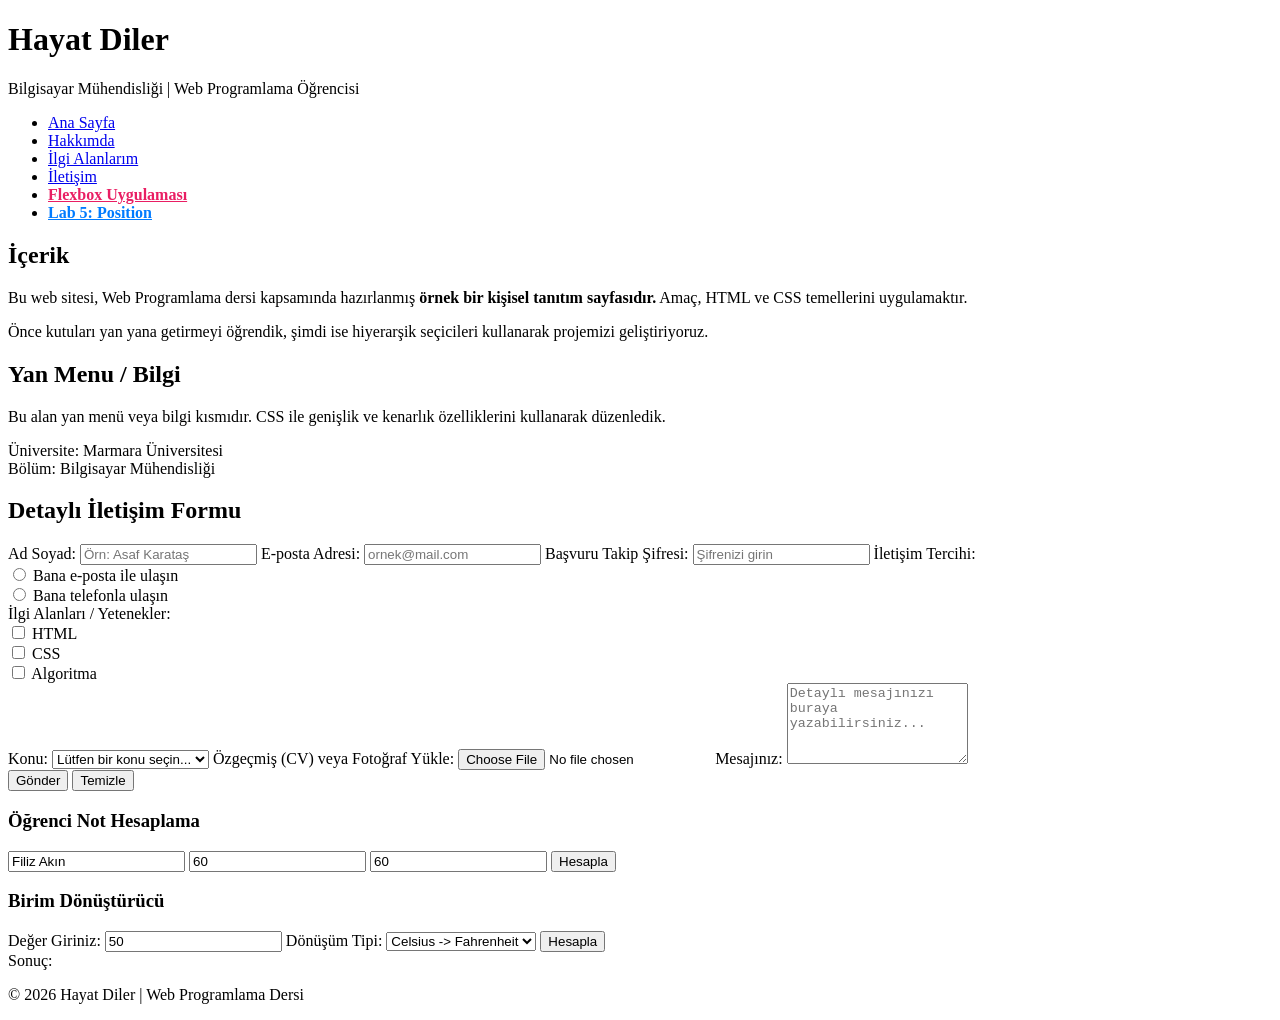
==== index/index.html @ 105b0004 "Restore footer in index.html" ====
<!DOCTYPE html>
<html lang="tr">
<head>
    <meta charset="UTF-8">
    <title>Ana Sayfa - Hayat Diler</title>
    <link rel="stylesheet" href="styles/style.css">
</head>
<body>
    <header>
        <div class="header-left">
            <h1>Hayat Diler</h1>
            <p>Bilgisayar Mühendisliği | Web Programlama Öğrencisi</p>
        </div>
        <nav>
            <ul>
                <li><a href="index.html">Ana Sayfa</a></li>
                <li><a href="about.html">Hakkımda</a></li>
                <li><a href="interests.html">İlgi Alanlarım</a></li>
                <li><a href="contact.html">İletişim</a></li>
                <li><a href="flexbox.html" style="color: #e91e63; font-weight: bold;">Flexbox Uygulaması</a></li>        
                <li><a href="lab-position.html" style="color: #007bff; font-weight: bold;">Lab 5: Position</a></li>
            </ul>
        </nav>
    </header>

    <main class="container">
        <section class="content">
            <h2>İçerik</h2>
            <p>Bu web sitesi, Web Programlama dersi kapsamında hazırlanmış <strong>örnek bir kişisel tanıtım sayfasıdır.</strong> Amaç, HTML ve CSS temellerini uygulamaktır.</p>
            <p>Önce kutuları yan yana getirmeyi öğrendik, şimdi ise hiyerarşik seçicileri kullanarak projemizi geliştiriyoruz.</p>
        </section>

        <aside class="sidebar">
            <h2>Yan Menu / Bilgi</h2>
            <p>Bu alan yan menü veya bilgi kısmıdır. CSS ile genişlik ve kenarlık özelliklerini kullanarak düzenledik.</p>
            <p>
                Üniversite: Marmara Üniversitesi<br>
                Bölüm: Bilgisayar Mühendisliği
            </p>
        </aside>
    </main>

    <div class="contact-container">
        <h2>Detaylı İletişim Formu</h2>
        <form action="#">
            <label for="ad-soyad">Ad Soyad:</label>
            <input type="text" id="ad-soyad" placeholder="Örn: Asaf Karataş" required>

            <label for="email">E-posta Adresi:</label>
            <input type="email" id="email" placeholder="ornek@mail.com" required>

            <label for="sifre">Başvuru Takip Şifresi:</label>
            <input type="password" id="sifre" placeholder="Şifrenizi girin">

            <label>İletişim Tercihi:</label>
            <div class="radio-group">
                <input type="radio" id="mail-tercih" name="tercih" value="email">
                <label for="mail-tercih">Bana e-posta ile ulaşın</label><br>
                <input type="radio" id="tel-tercih" name="tercih" value="telefon">
                <label for="tel-tercih">Bana telefonla ulaşın</label>
            </div>

            <label>İlgi Alanları / Yetenekler:</label>
            <div class="checkbox-group">
                <input type="checkbox" id="html" value="html"> <label for="html">HTML</label><br>
                <input type="checkbox" id="css" value="css"> <label for="css">CSS</label><br>
                <input type="checkbox" id="algoritma" value="algoritma"> <label for="algoritma">Algoritma</label>
            </div>

            <label for="konu">Konu:</label>
            <select id="konu">
                <option value="">Lütfen bir konu seçin...</option>
                <option value="is">İş Teklifi</option>
                <option value="soru">Soru</option>
                <option value="geribildirim">Geri Bildirim</option>
            </select>

            <label for="dosya">Özgeçmiş (CV) veya Fotoğraf Yükle:</label>
            <input type="file" id="dosya">

            <label for="mesaj">Mesajınız:</label>
            <textarea id="mesaj" rows="5" placeholder="Detaylı mesajınızı buraya yazabilirsiniz..."></textarea>

            <div class="button-group">
                <button type="submit" class="btn-gonder">Gönder</button>
                <button type="reset" class="btn-temizle">Temizle</button>
            </div>
        </form>
    </div>

    <div class="js-apps-container">
        <div class="app-card">
            <h3>Öğrenci Not Hesaplama</h3>
            <input type="text" id="adSoyad" placeholder="Ad Soyad" value="Filiz Akın">
            <input type="number" id="vizeNotu" placeholder="Vize Notu" value="60">
            <input type="number" id="finalNotu" placeholder="Final Notu" value="60">
            <button onclick="hesaplaNot()">Hesapla</button>
            <div id="notSonuc" class="result-box">
            </div>
        </div>

        <div class="app-card">
            <h3>Birim Dönüştürücü</h3>
            <label>Değer Giriniz:</label>
            <input type="number" id="donusumDegeri" value="50">
            
            <label>Dönüşüm Tipi:</label>
            <select id="donusumTipi">
                <option value="c_to_f">Celsius -> Fahrenheit</option>
                <option value="m_to_km">Metre -> Kilometre</option>
                <option value="kg_to_g">Kilogram -> Gram</option>
            </select>
            
            <button onclick="hesaplaDonusum()" class="btn-blue">Hesapla</button>
            <div id="donusumSonuc" class="result-box-green">
                Sonuç: 
            </div>
        </div>
    </div>

    <footer>
        <p>&copy; 2026 Hayat Diler | Web Programlama Dersi</p>
    </footer>

    <script>
        // Uygulama 1: Öğrenci Not Hesaplama
        function hesaplaNot() {
            let isim = document.getElementById("adSoyad").value;
            let vize = parseFloat(document.getElementById("vizeNotu").value);
            let final = parseFloat(document.getElementById("finalNotu").value);
            
            // Ortalama hesabı: Vize %40, Final %60
            let ortalama = (vize * 0.4) + (final * 0.6);
            
            // Durum kontrolü (>= 50 ise Geçti)
            let durum = ortalama >= 50 ? "Geçti" : "Kaldı";
            
            // Basit harf notu algoritması
            let harf = "FF";
            if(ortalama >= 85) harf = "AA";
            else if(ortalama >= 70) harf = "BB";
            else if(ortalama >= 60) harf = "CB";
            else if(ortalama >= 50) harf = "CC";

            // Sonucu HTML'e yazdırma
            let sonucAlani = document.getElementById("notSonuc");
            sonucAlani.innerHTML = `<strong>${isim}</strong><br>
                                    Ortalama: ${ortalama.toFixed(2)}<br>
                                    Harf Notu: ${harf}<br>
                                    Durum: ${durum}`;
        }

        // Uygulama 2: Birim Dönüştürücü
        function hesaplaDonusum() {
            let deger = parseFloat(document.getElementById("donusumDegeri").value);
            let tip = document.getElementById("donusumTipi").value;
            let sonuc = 0;

            // Seçilen tipe göre işlem yapma
            if (tip === "c_to_f") {
                sonuc = (deger * 9/5) + 32; // Celsius -> Fahrenheit
            } else if (tip === "m_to_km") {
                sonuc = deger / 1000;       // Metre -> Kilometre
            } else if (tip === "kg_to_g") {
                sonuc = deger * 1000;       // Kilogram -> Gram
            }

            // Sonucu yazdırma ve ondalık formatı düzenleme
            document.getElementById("donusumSonuc").innerText = `Sonuç: ${sonuc}`;
        }
    </script>
</body>
</html>
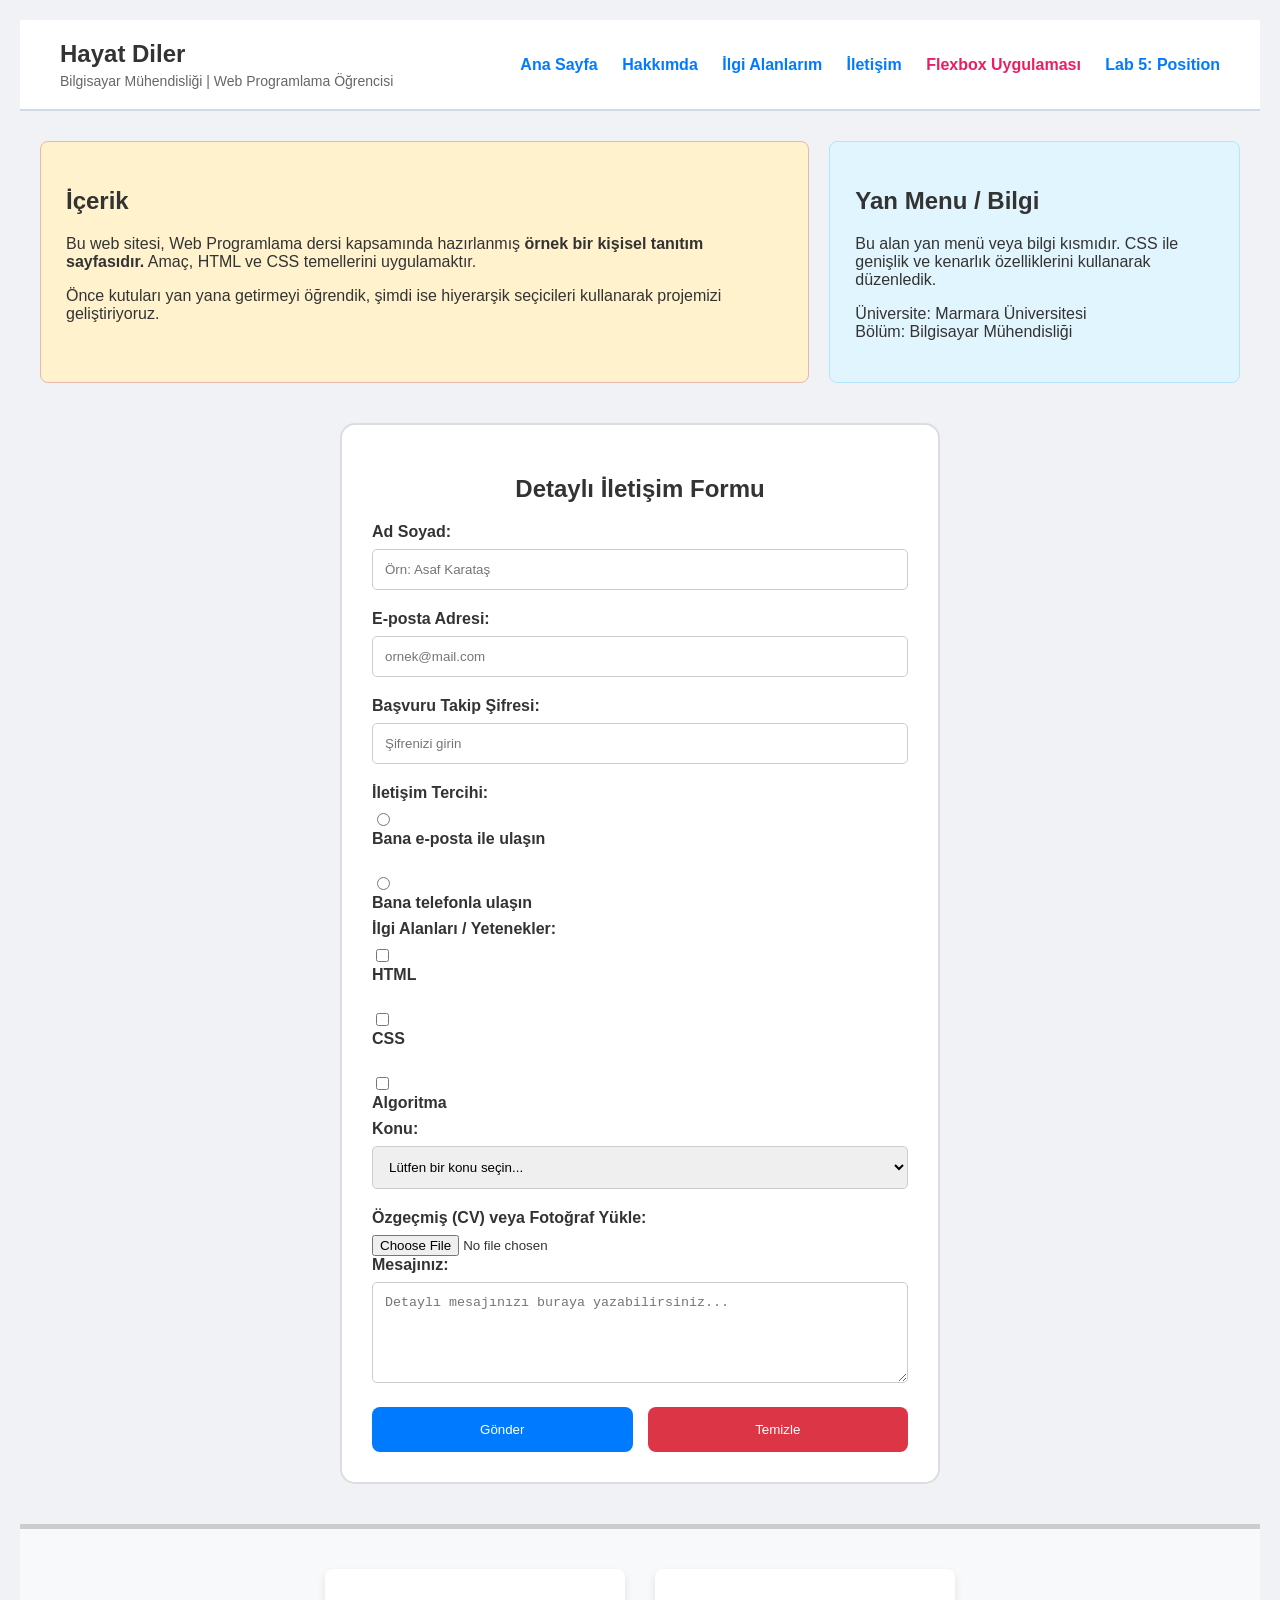
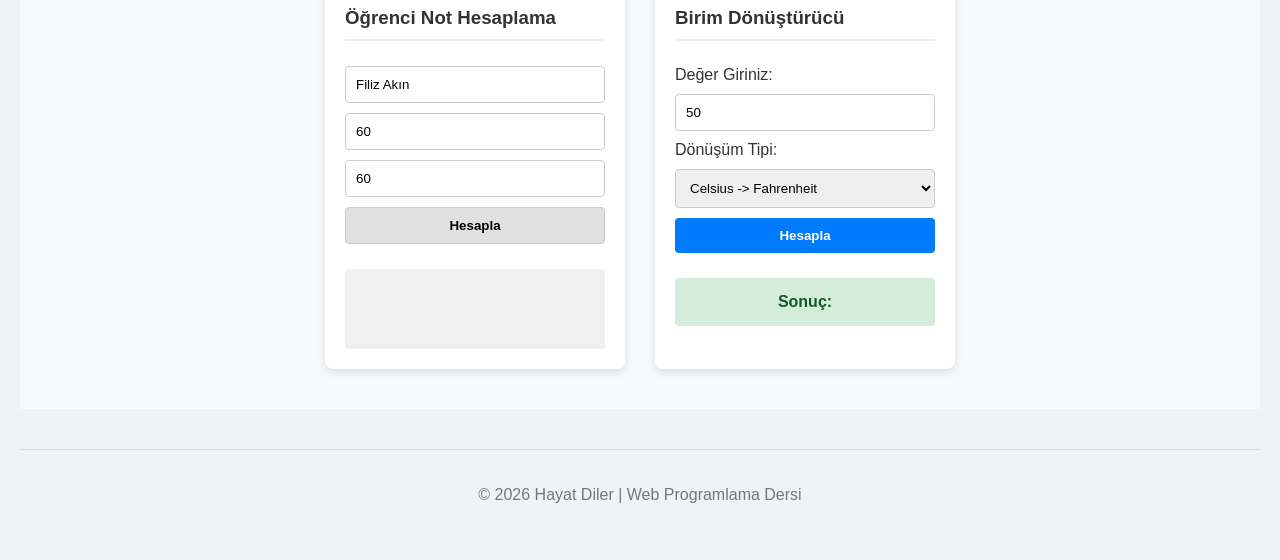
==== commit 3ecb50c6: "Update index.html" ====
--- a/index/index.html
+++ b/index/index.html
@@ -3,7 +3,7 @@
 <head>
     <meta charset="UTF-8">
     <title>Ana Sayfa - Hayat Diler</title>
-    <link rel="stylesheet" href="styles/style.css">
+    <link rel="stylesheet" href="../styles/style.css">
 </head>
 <body>
     <header>
--- a/styles/style.css
+++ b/styles/style.css
@@ -0,0 +1,404 @@
+/* --- GENEL AYARLAR --- */
+* {
+    box-sizing: border-box;
+}
+
+body {
+    font-family: 'Segoe UI', Tahoma, Geneva, Verdana, sans-serif;
+    background-color: #f0f2f5;
+    margin: 0;
+    padding: 20px;
+    color: #333;
+}
+
+/* --- HEADER VE NAVİGASYON --- */
+header {
+    background-color: #fff;
+    padding: 20px 40px;
+    border-bottom: 2px solid #d1d9e6;
+    display: flex;
+    justify-content: space-between;
+    align-items: center;
+}
+
+header h1 { margin: 0; font-size: 24px; }
+header p { margin: 5px 0 0 0; font-size: 14px; color: #666; }
+
+nav ul { list-style-type: none; margin: 0; padding: 0; }
+nav ul li { display: inline-block; margin-left: 20px; }
+
+nav ul li a {
+    text-decoration: none;
+    color: #007bff;
+    font-weight: bold;
+    transition: color 0.3s;
+}
+
+nav ul li a:hover { color: #0056b3; text-decoration: underline; }
+
+/* --- İKİ SÜTUNLU PORTFOLYO DÜZENİ --- */
+.container {
+    display: flex;
+    gap: 20px;
+    margin-top: 30px;
+    max-width: 1200px;
+    margin-left: auto;
+    margin-right: auto;
+}
+
+.content {
+    flex: 2;
+    background-color: #fff2cc;
+    padding: 25px;
+    border: 1px solid #e6b8af;
+    border-radius: 8px;
+}
+
+.sidebar {
+    flex: 1;
+    background-color: #e1f5fe;
+    padding: 25px;
+    border: 1px solid #b3e5fc;
+    border-radius: 8px;
+}
+
+/* --- LAB 3: İLETİŞİM FORMU --- */
+.contact-container {
+    width: 600px;
+    margin: 40px auto;
+    padding: 30px;
+    border: 2px solid #ddd;
+    border-radius: 15px;
+    background-color: #ffffff;
+}
+
+.contact-container h2 { text-align: center; margin-bottom: 20px; }
+.contact-container label { display: block; margin-bottom: 8px; font-weight: bold; }
+
+.contact-container input[type="text"],
+.contact-container input[type="email"],
+.contact-container input[type="password"],
+.contact-container select,
+.contact-container textarea {
+    width: 100%;
+    padding: 12px;
+    margin-bottom: 20px;
+    border: 1px solid #ccc;
+    border-radius: 5px;
+}
+
+.button-group { display: flex; gap: 15px; }
+.btn-gonder { flex: 1; background: #007bff; color: white; border: none; padding: 15px; border-radius: 8px; cursor: pointer; }
+.btn-temizle { flex: 1; background: #dc3545; color: white; border: none; padding: 15px; border-radius: 8px; cursor: pointer; }
+
+/* --- LAB: FLEXBOX ÖDEV BÖLÜMÜ --- */
+#flex-odev {
+    display: flex;
+    flex-direction: column;
+    height: 100vh;
+    margin-top: 50px;
+    border: 5px solid #333;
+}
+
+.flex-navbar {
+    display: flex;
+    height: 10vh;
+    justify-content: space-between;
+    align-items: center;
+    background: #eee;
+    padding: 0 20px;
+}
+
+.flex-links { display: flex; list-style: none; gap: 15px; }
+
+.flex-hero {
+    display: flex;
+    flex-direction: row;
+    height: 30vh;
+    align-items: stretch;
+}
+
+.hero-content { flex: 1; padding: 20px; background: #fff; }
+.hero-image { flex: 1; background: #ccc; display: flex; justify-content: center; align-items: center; }
+
+.flex-cards {
+    display: flex;
+    flex-wrap: wrap;
+    height: 30vh;
+    gap: 10px;
+    padding: 10px;
+    background: #f9f9f9;
+}
+
+.f-card { 
+    flex: 1 1 150px; 
+    border: 1px solid #999; 
+    display: flex; 
+    justify-content: center; 
+    align-items: center;
+    background: white;
+}
+
+.flex-grow-area {
+    display: flex;
+    height: 20vh;
+}
+
+.grow-1 { flex-grow: 1; background: #d1ecf1; display: flex; justify-content: center; align-items: center; }
+.grow-2 { flex-grow: 2; background: #d4edda; display: flex; justify-content: center; align-items: center; }
+.grow-3 { flex-grow: 1; background: #fff3cd; display: flex; justify-content: center; align-items: center; }
+
+.flex-bottom {
+    display: flex;
+    height: 10vh;
+    justify-content: center;
+    align-items: center;
+    background: #333;
+    color: white;
+}
+
+/* --- FOOTER --- */
+footer {
+    text-align: center;
+    margin-top: 40px;
+    padding: 20px;
+    border-top: 1px solid #ddd;
+    color: #777;
+}
+/* =========================================
+   --- LAB 5: CSS POSITION KODLARI --- 
+   ========================================= */
+
+.lab-body {
+    margin: 0;
+    padding: 0;
+    background-color: #f4f5f7;
+}
+
+.lab-header {
+    text-align: center;
+    padding: 20px;
+    background-color: transparent;
+    border: none;
+}
+
+.lab-main-container {
+    display: flex;
+    justify-content: center;
+    align-items: center;
+    min-height: 70vh; /* Sabit öğelerin scroll testini yapmak için boşluk bırakır */
+    padding: 40px 20px;
+}
+
+.lab-footer {
+    text-align: center;
+    padding: 20px;
+    color: #777;
+}
+
+/* --- 1. RELATIVE KAPSAYICI --- */
+.announcement-card {
+    position: relative; /* Kapsayıcı relative olmak zorundadır */
+    width: 650px;
+    background: linear-gradient(135deg, #e6e6ff 0%, #dcdcfc 100%);
+    border-radius: 12px;
+    padding: 50px;
+    box-shadow: 0 10px 25px rgba(0,0,0,0.08);
+    z-index: 1;
+}
+
+/* --- 2. ABSOLUTE ÖĞELER (En az 3 adet) --- */
+.badge {
+    position: absolute;
+    padding: 8px 16px;
+    border-radius: 6px;
+    font-weight: bold;
+    font-size: 14px;
+    z-index: 10; /* Z-index: İçerik ve dekoratif dairenin üzerinde kalır */
+    box-shadow: 0 3px 6px rgba(0,0,0,0.15);
+    transition: transform 0.3s ease, background-color 0.3s; /* CSS Etkileşimi 1: Transition */
+}
+
+/* Cursor Değişimi 1 ve Hover Efekti */
+.badge:hover {
+    cursor: pointer; 
+    transform: translateY(-5px);
+}
+
+.badge-free {
+    top: -15px;
+    left: -15px;
+    background-color: #fff9c4; /* Açık sarı */
+    color: #333;
+}
+
+.badge-date {
+    top: -15px;
+    right: -15px;
+    background-color: #e8f5e9; /* Açık yeşil */
+    color: #333;
+}
+
+.badge-location {
+    bottom: 30px;
+    right: 40px;
+    background-color: #ffffff;
+    color: #555;
+    /* Cursor Değişimi 2 */
+    cursor: crosshair; 
+}
+
+.badge-deadline {
+    bottom: -15px;
+    right: -15px;
+    background-color: #ffebee; /* Açık kırmızı/pembe */
+    color: #d32f2f;
+    /* Cursor Değişimi 3 */
+    cursor: help; 
+}
+
+/* --- İÇERİK KATMANI --- */
+.card-content {
+    position: relative;
+    z-index: 5; /* Z-index: Arka plan dairenin üstünde kalması için */
+}
+
+.card-content h2 {
+    margin-top: 0;
+    font-size: 32px;
+    color: #2c1e4a;
+}
+
+.card-content p {
+    line-height: 1.8;
+    font-size: 17px;
+    color: #444;
+}
+
+/* Z-Index Üst Üste Binme Gösterimi */
+.decorative-circle {
+    position: absolute;
+    width: 250px;
+    height: 250px;
+    background-color: rgba(255, 255, 255, 0.4);
+    border-radius: 50%;
+    bottom: -50px;
+    right: 20px;
+    z-index: 2; /* Metnin altında, kartın zemininde kalsın */
+}
+
+/* --- 3. FIXED (SABİT) ÖĞELER --- */
+.fixed-back-btn {
+    position: fixed;
+    top: 20px;
+    left: 20px;
+    background-color: #fff;
+    color: #333;
+    padding: 10px 20px;
+    border-radius: 8px;
+    text-decoration: none;
+    font-weight: bold;
+    box-shadow: 0 4px 10px rgba(0,0,0,0.1);
+    z-index: 100;
+    transition: background-color 0.3s, color 0.3s;
+}
+
+.fixed-back-btn:hover {
+    background-color: #2c1e4a;
+    color: #fff;
+    cursor: pointer;
+}
+
+.fixed-helper {
+    position: fixed;
+    bottom: 30px;
+    right: 30px;
+    background-color: #e91e63;
+    color: white;
+    padding: 15px 25px;
+    border-radius: 30px;
+    font-weight: bold;
+    box-shadow: 0 4px 15px rgba(233, 30, 99, 0.4);
+    z-index: 100;
+    cursor: pointer;
+    /* CSS Etkileşimi 2: Keyframes Animasyonu */
+    animation: pulse 2s infinite; 
+}
+
+/* CSS Etkileşimi 3: :active Efekti */
+.fixed-helper:active {
+    transform: scale(0.95);
+}
+
+@keyframes pulse {
+    0% { box-shadow: 0 0 0 0 rgba(233, 30, 99, 0.7); }
+    70% { box-shadow: 0 0 0 15px rgba(233, 30, 99, 0); }
+    100% { box-shadow: 0 0 0 0 rgba(233, 30, 99, 0); }
+}
+
+/* --- JAVASCRIPT UYGULAMALARI (LAB 5) --- */
+.js-apps-container {
+    display: flex;
+    gap: 30px;
+    justify-content: center;
+    padding: 40px 20px;
+    background-color: #f8f9fa;
+    border-top: 5px solid #ccc;
+}
+
+.app-card {
+    background: white;
+    padding: 20px;
+    border-radius: 8px;
+    box-shadow: 0 4px 8px rgba(0,0,0,0.1);
+    width: 300px;
+    display: flex;
+    flex-direction: column;
+    gap: 10px;
+}
+
+.app-card h3 {
+    margin-bottom: 15px;
+    border-bottom: 2px solid #eee;
+    padding-bottom: 10px;
+}
+
+.app-card input, .app-card select {
+    padding: 10px;
+    border: 1px solid #ccc;
+    border-radius: 4px;
+    width: 100%;
+}
+
+.app-card button {
+    padding: 10px;
+    background-color: #e0e0e0;
+    border: 1px solid #ccc;
+    cursor: pointer;
+    font-weight: bold;
+    border-radius: 4px;
+}
+
+.app-card button.btn-blue {
+    background-color: #007bff;
+    color: white;
+    border: none;
+}
+
+.result-box {
+    margin-top: 15px;
+    padding: 15px;
+    background-color: #f0f0f0;
+    border-radius: 4px;
+    min-height: 80px;
+}
+
+.result-box-green {
+    margin-top: 15px;
+    padding: 15px;
+    background-color: #d4edda;
+    color: #155724;
+    font-weight: bold;
+    text-align: center;
+    border-radius: 4px;
+}
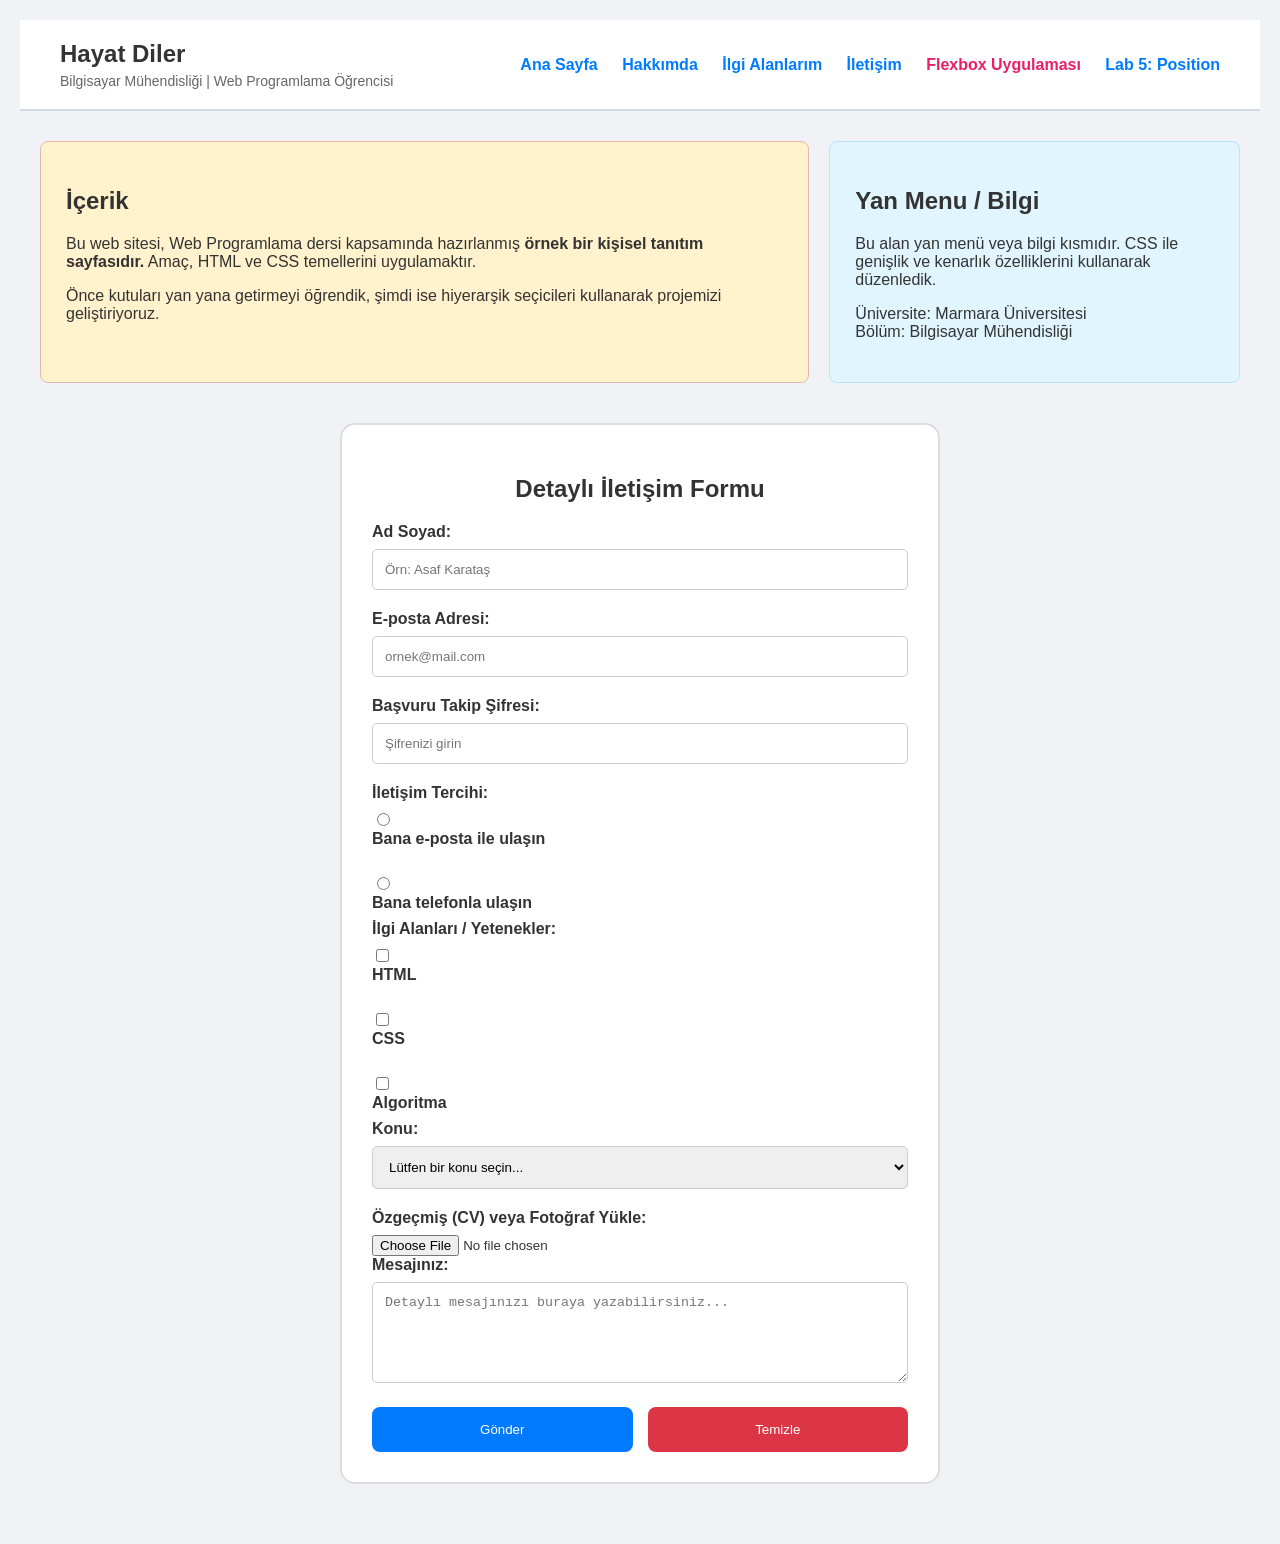
==== commit 404d2208: "Remove student grade calculator and unit converter Removed student grade calculator and unit convert" ====
--- a/index/index.html
+++ b/index/index.html
@@ -87,87 +87,5 @@
             </div>
         </form>
     </div>
-
-    <div class="js-apps-container">
-        <div class="app-card">
-            <h3>Öğrenci Not Hesaplama</h3>
-            <input type="text" id="adSoyad" placeholder="Ad Soyad" value="Filiz Akın">
-            <input type="number" id="vizeNotu" placeholder="Vize Notu" value="60">
-            <input type="number" id="finalNotu" placeholder="Final Notu" value="60">
-            <button onclick="hesaplaNot()">Hesapla</button>
-            <div id="notSonuc" class="result-box">
-            </div>
-        </div>
-
-        <div class="app-card">
-            <h3>Birim Dönüştürücü</h3>
-            <label>Değer Giriniz:</label>
-            <input type="number" id="donusumDegeri" value="50">
-            
-            <label>Dönüşüm Tipi:</label>
-            <select id="donusumTipi">
-                <option value="c_to_f">Celsius -> Fahrenheit</option>
-                <option value="m_to_km">Metre -> Kilometre</option>
-                <option value="kg_to_g">Kilogram -> Gram</option>
-            </select>
-            
-            <button onclick="hesaplaDonusum()" class="btn-blue">Hesapla</button>
-            <div id="donusumSonuc" class="result-box-green">
-                Sonuç: 
-            </div>
-        </div>
-    </div>
-
-    <footer>
-        <p>&copy; 2026 Hayat Diler | Web Programlama Dersi</p>
-    </footer>
-
-    <script>
-        // Uygulama 1: Öğrenci Not Hesaplama
-        function hesaplaNot() {
-            let isim = document.getElementById("adSoyad").value;
-            let vize = parseFloat(document.getElementById("vizeNotu").value);
-            let final = parseFloat(document.getElementById("finalNotu").value);
-            
-            // Ortalama hesabı: Vize %40, Final %60
-            let ortalama = (vize * 0.4) + (final * 0.6);
-            
-            // Durum kontrolü (>= 50 ise Geçti)
-            let durum = ortalama >= 50 ? "Geçti" : "Kaldı";
-            
-            // Basit harf notu algoritması
-            let harf = "FF";
-            if(ortalama >= 85) harf = "AA";
-            else if(ortalama >= 70) harf = "BB";
-            else if(ortalama >= 60) harf = "CB";
-            else if(ortalama >= 50) harf = "CC";
-
-            // Sonucu HTML'e yazdırma
-            let sonucAlani = document.getElementById("notSonuc");
-            sonucAlani.innerHTML = `<strong>${isim}</strong><br>
-                                    Ortalama: ${ortalama.toFixed(2)}<br>
-                                    Harf Notu: ${harf}<br>
-                                    Durum: ${durum}`;
-        }
-
-        // Uygulama 2: Birim Dönüştürücü
-        function hesaplaDonusum() {
-            let deger = parseFloat(document.getElementById("donusumDegeri").value);
-            let tip = document.getElementById("donusumTipi").value;
-            let sonuc = 0;
-
-            // Seçilen tipe göre işlem yapma
-            if (tip === "c_to_f") {
-                sonuc = (deger * 9/5) + 32; // Celsius -> Fahrenheit
-            } else if (tip === "m_to_km") {
-                sonuc = deger / 1000;       // Metre -> Kilometre
-            } else if (tip === "kg_to_g") {
-                sonuc = deger * 1000;       // Kilogram -> Gram
-            }
-
-            // Sonucu yazdırma ve ondalık formatı düzenleme
-            document.getElementById("donusumSonuc").innerText = `Sonuç: ${sonuc}`;
-        }
-    </script>
 </body>
 </html>
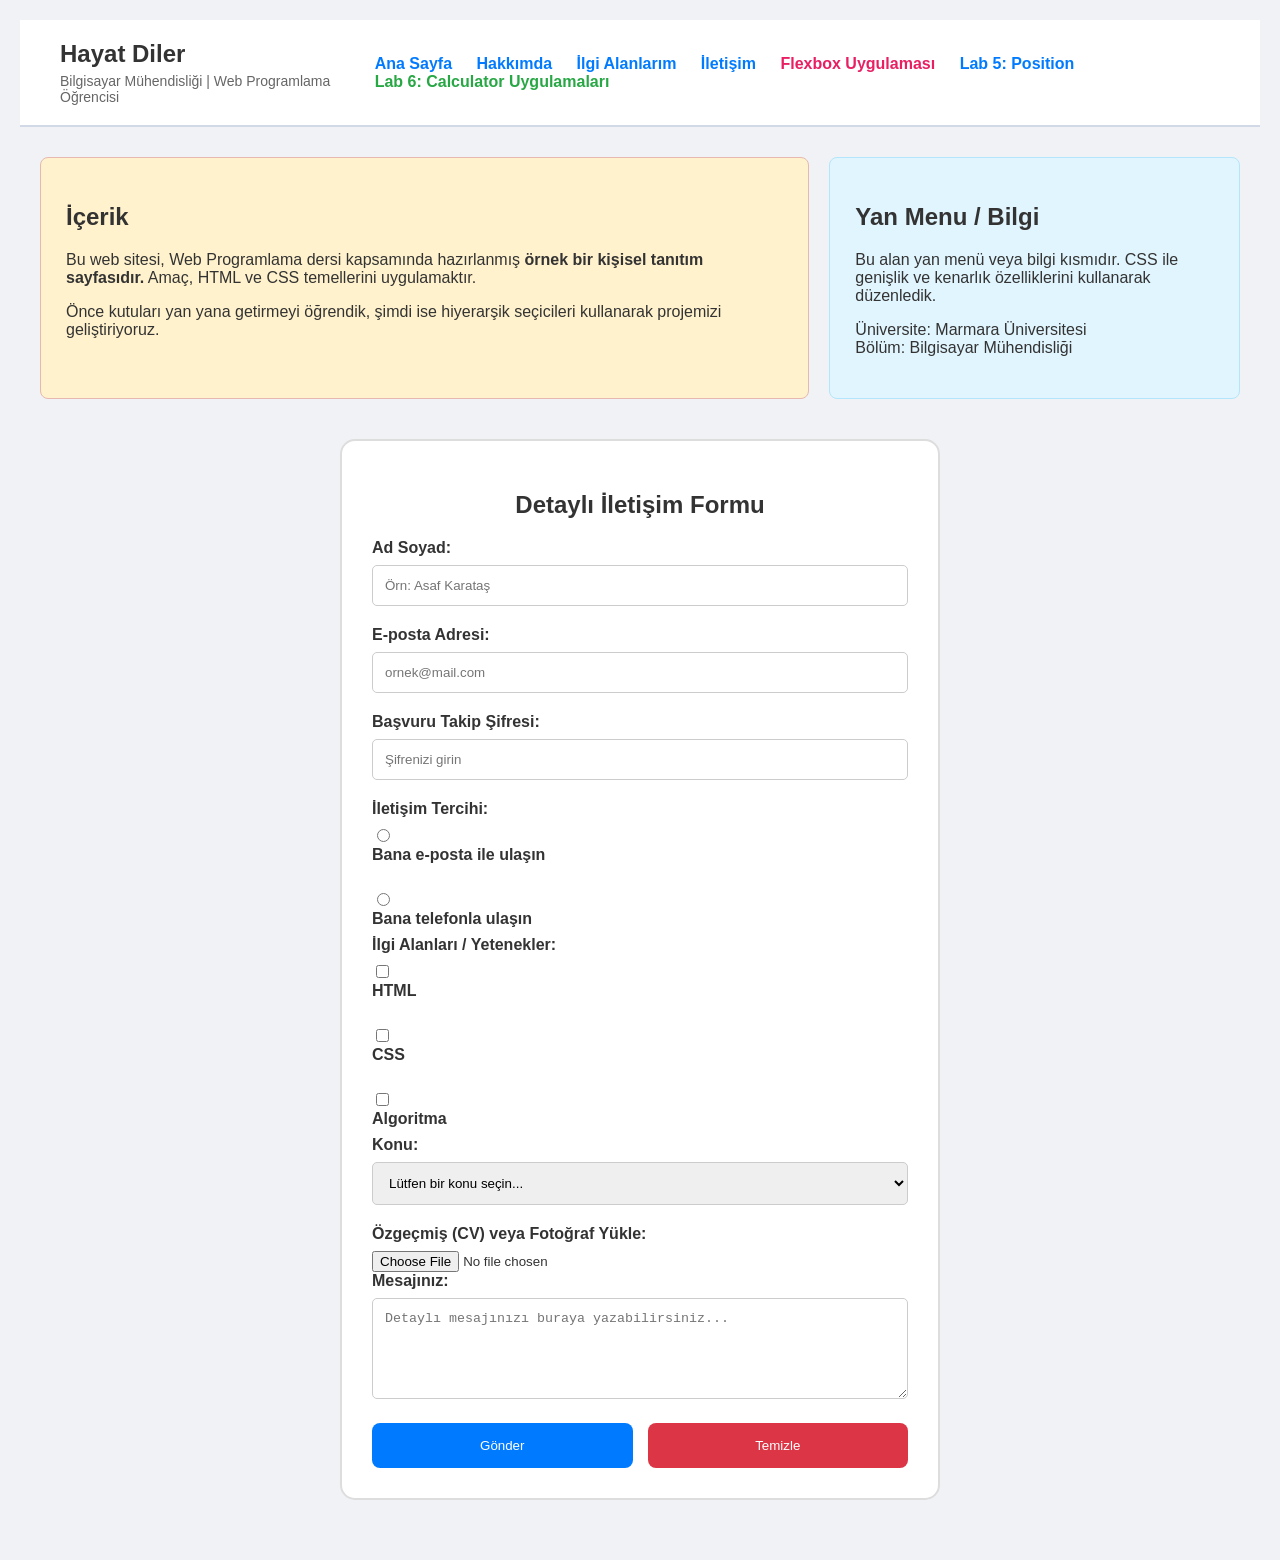
==== commit 12ad8deb: "Add link to Lab 6: Calculator Uygulamaları" ====
--- a/index/index.html
+++ b/index/index.html
@@ -19,6 +19,8 @@
                 <li><a href="contact.html">İletişim</a></li>
                 <li><a href="flexbox.html" style="color: #e91e63; font-weight: bold;">Flexbox Uygulaması</a></li>        
                 <li><a href="lab-position.html" style="color: #007bff; font-weight: bold;">Lab 5: Position</a></li>
+                <li><a href="calculator.html" style="color: #28a745; font-weight: bold;">Lab 6: Calculator Uygulamaları</a></li>
+
             </ul>
         </nav>
     </header>
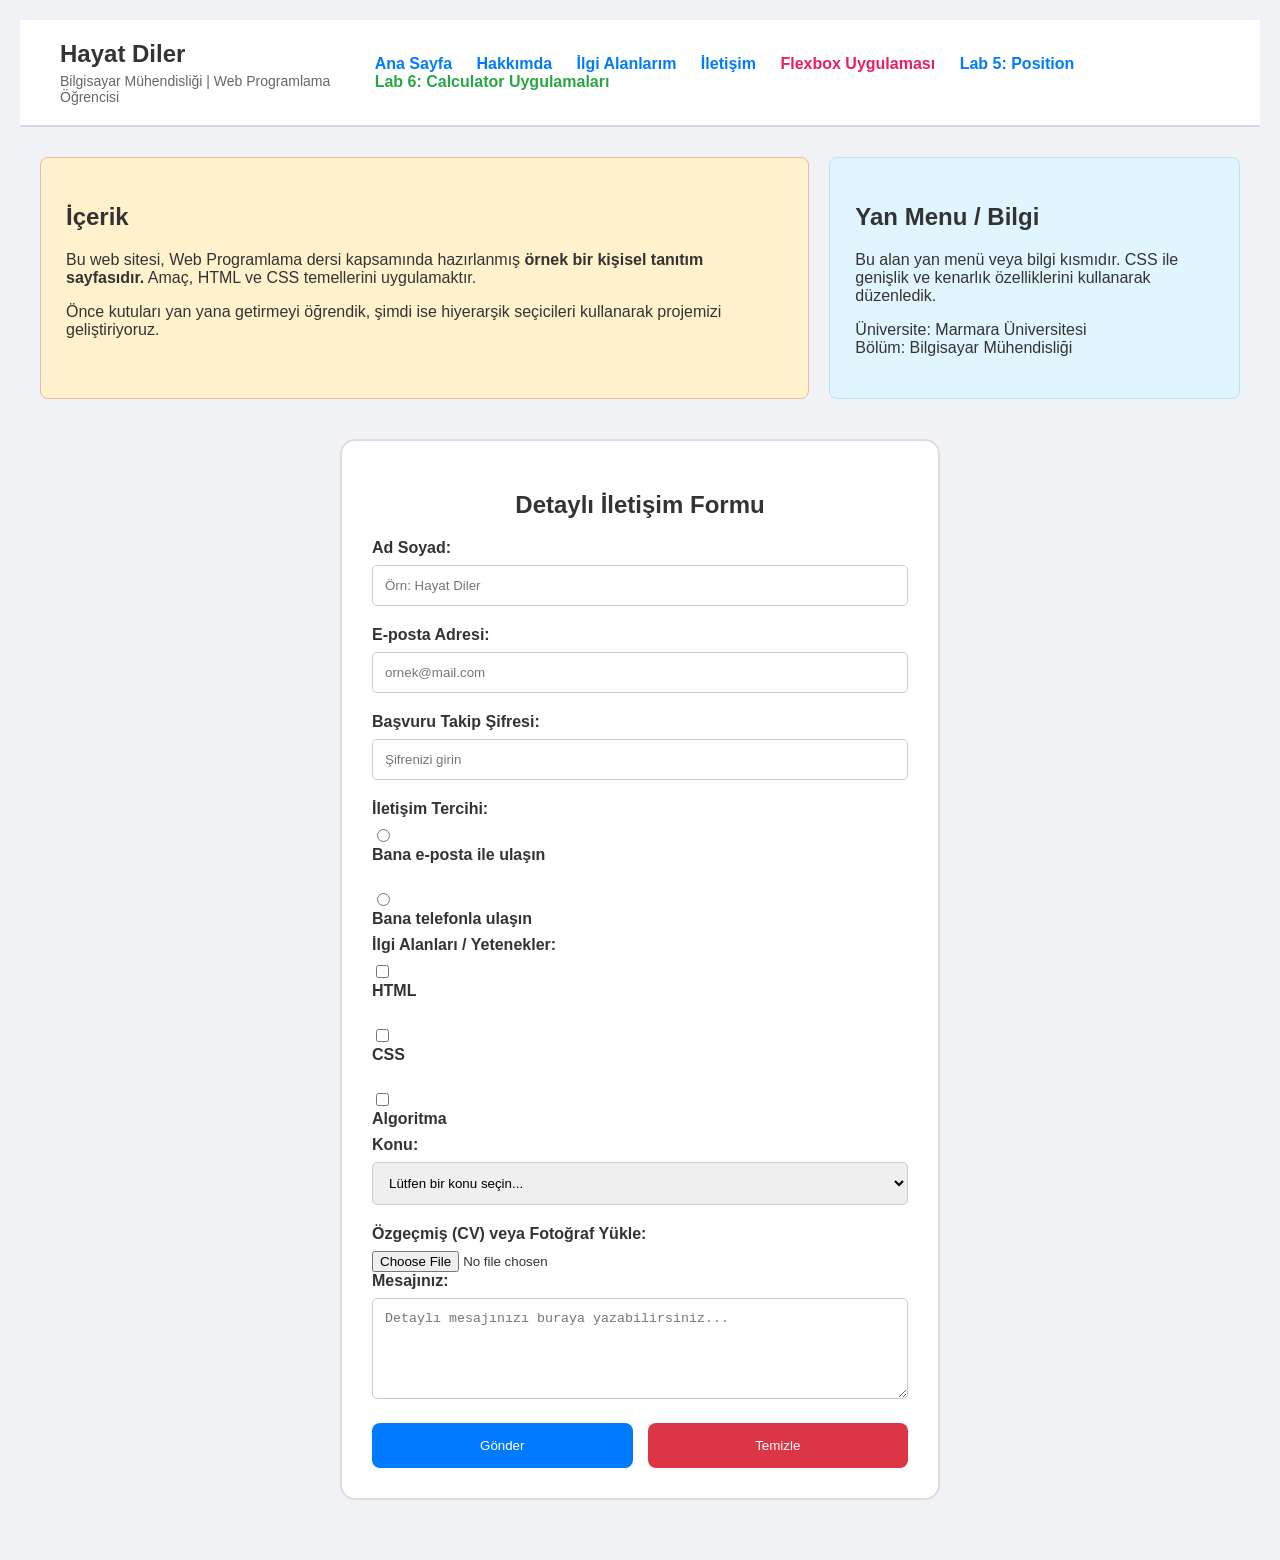
==== commit 1a6f2610: "Update index.html" ====
--- a/index/index.html
+++ b/index/index.html
@@ -20,7 +20,6 @@
                 <li><a href="flexbox.html" style="color: #e91e63; font-weight: bold;">Flexbox Uygulaması</a></li>        
                 <li><a href="lab-position.html" style="color: #007bff; font-weight: bold;">Lab 5: Position</a></li>
                 <li><a href="calculator.html" style="color: #28a745; font-weight: bold;">Lab 6: Calculator Uygulamaları</a></li>
-
             </ul>
         </nav>
     </header>
@@ -46,7 +45,7 @@
         <h2>Detaylı İletişim Formu</h2>
         <form action="#">
             <label for="ad-soyad">Ad Soyad:</label>
-            <input type="text" id="ad-soyad" placeholder="Örn: Asaf Karataş" required>
+            <input type="text" id="ad-soyad" placeholder="Örn: Hayat Diler" required>
 
             <label for="email">E-posta Adresi:</label>
             <input type="email" id="email" placeholder="ornek@mail.com" required>
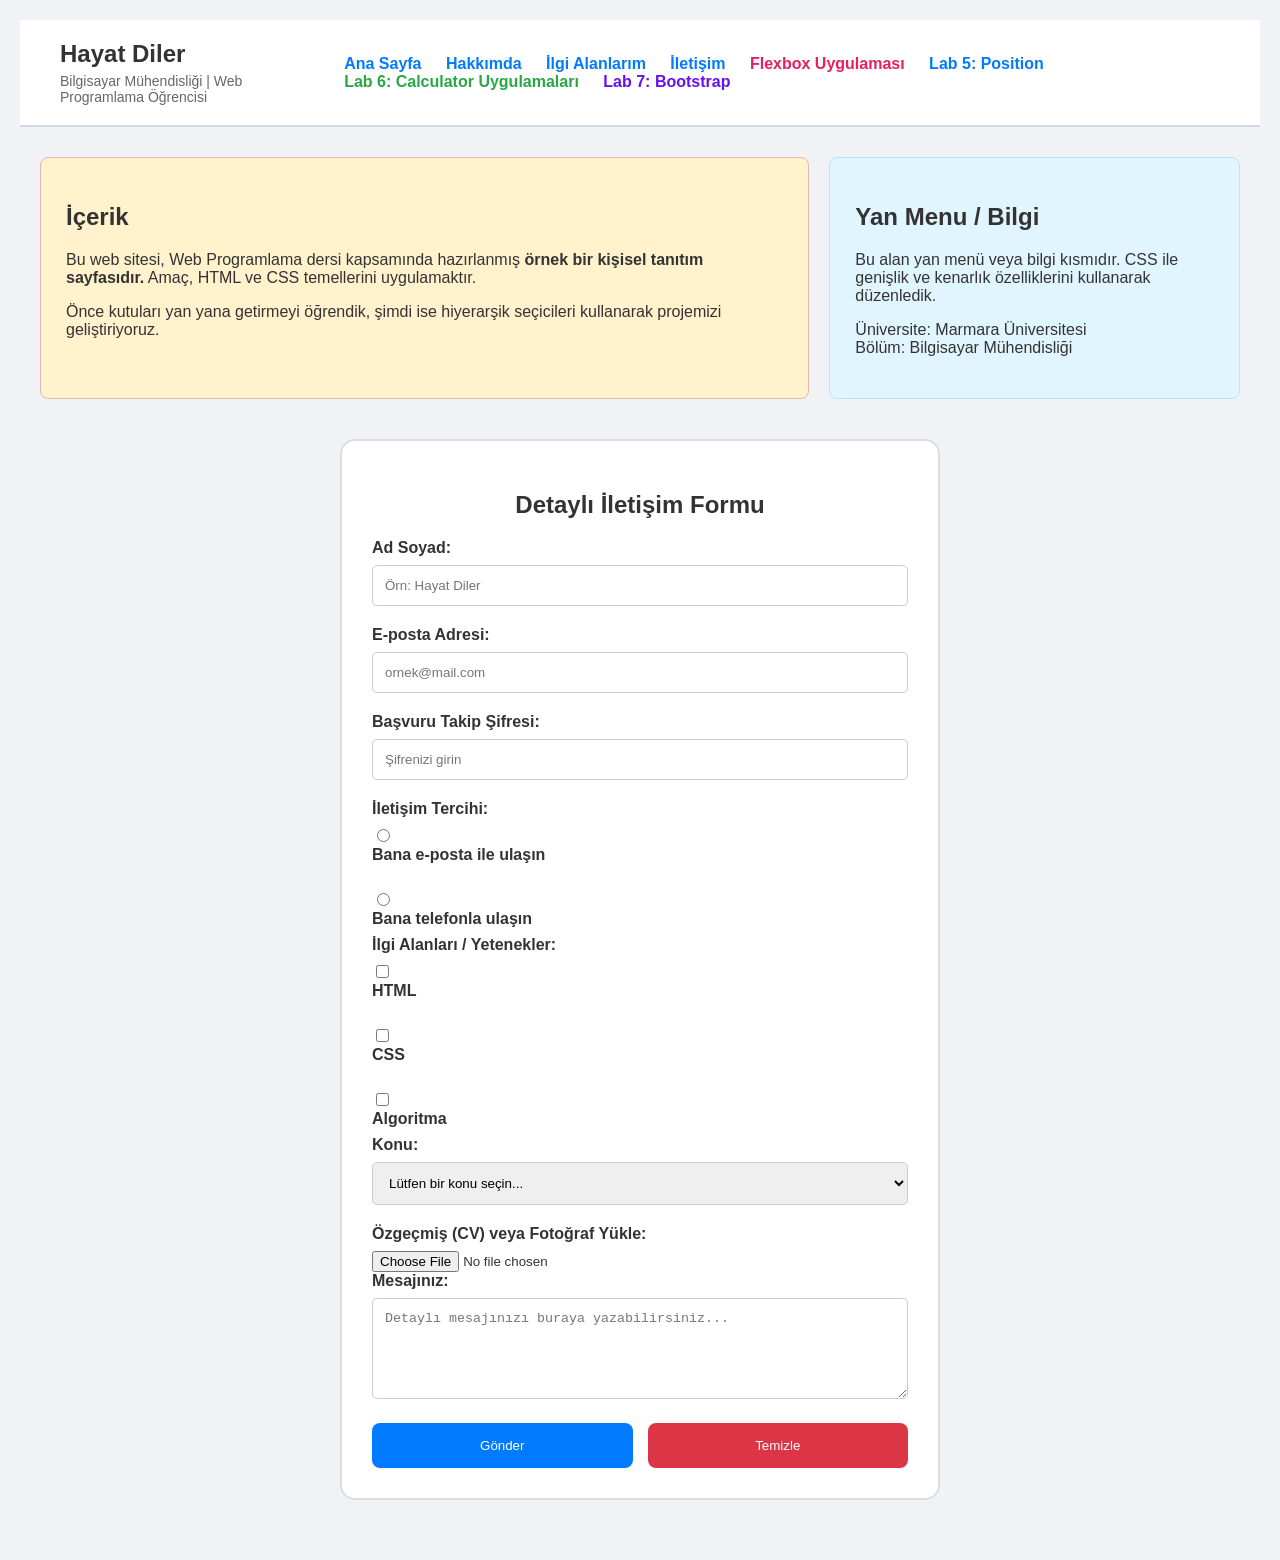
==== commit 1cccd370: "Add link for Lab 7: Bootstrap in index.html" ====
--- a/index/index.html
+++ b/index/index.html
@@ -20,6 +20,7 @@
                 <li><a href="flexbox.html" style="color: #e91e63; font-weight: bold;">Flexbox Uygulaması</a></li>        
                 <li><a href="lab-position.html" style="color: #007bff; font-weight: bold;">Lab 5: Position</a></li>
                 <li><a href="calculator.html" style="color: #28a745; font-weight: bold;">Lab 6: Calculator Uygulamaları</a></li>
+                <li><a href="hafta7.html" style="color: #6610f2; font-weight: bold;">Lab 7: Bootstrap</a></li>
             </ul>
         </nav>
     </header>
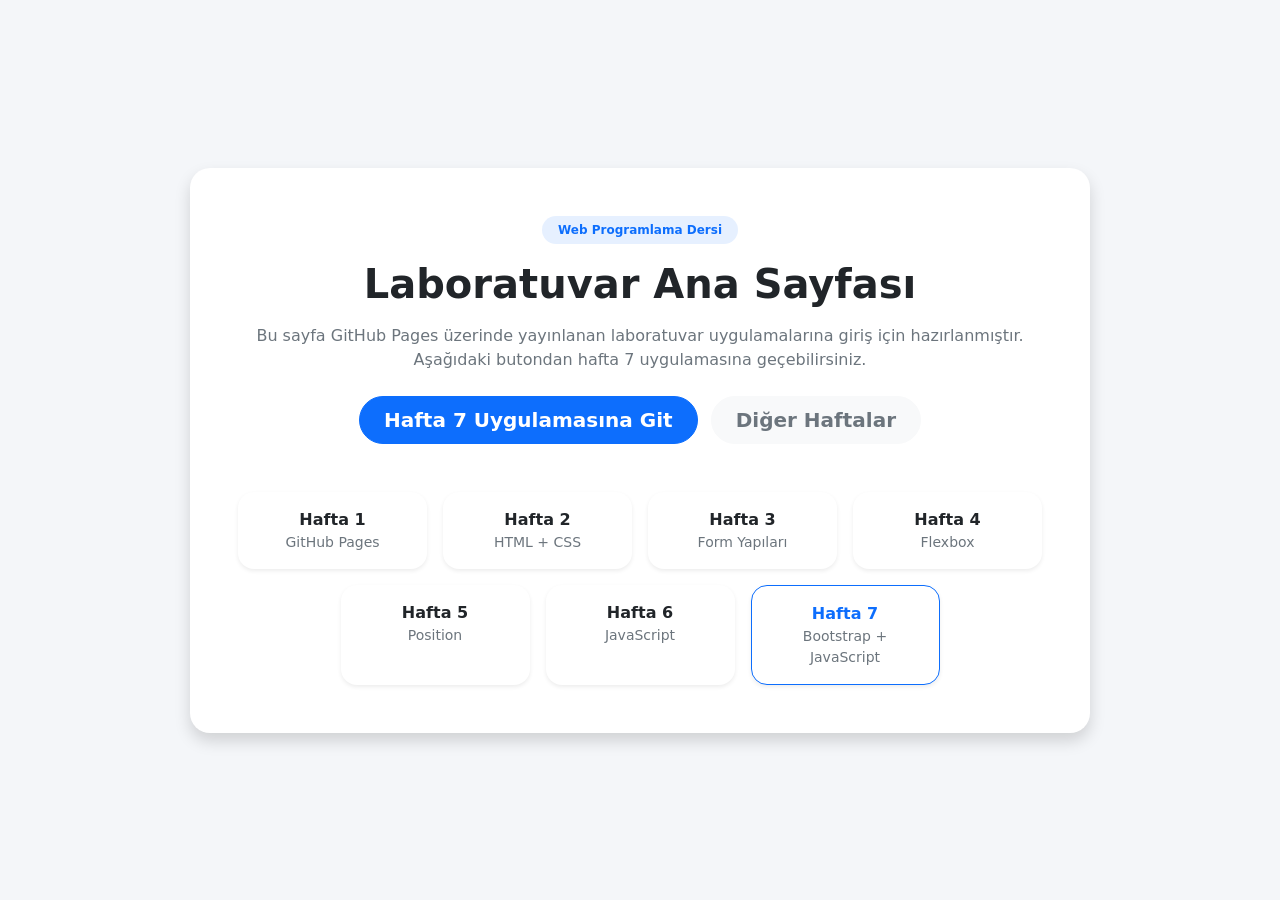
==== commit 52e607d3: "Add initial HTML structure for main lab page" ====
--- a/index/index.html
+++ b/index/index.html
@@ -2,92 +2,71 @@
 <html lang="tr">
 <head>
     <meta charset="UTF-8">
-    <title>Ana Sayfa - Hayat Diler</title>
-    <link rel="stylesheet" href="../styles/style.css">
+    <meta name="viewport" content="width=device-width, initial-scale=1.0">
+    <title>Laboratuvar Ana Sayfası</title>
+    <link href="https://cdn.jsdelivr.net/npm/bootstrap@5.3.3/dist/css/bootstrap.min.css" rel="stylesheet">
+    <style>
+        body { 
+            background-color: #f4f6f9; 
+            display: flex; justify-content: center; align-items: center; 
+            min-height: 100vh; padding: 20px;
+        }
+        .hub-card { max-width: 900px; width: 100%; border-radius: 20px; }
+        .week-card { transition: transform 0.2s; text-decoration: none; color: inherit; }
+        .week-card:hover { transform: translateY(-5px); box-shadow: 0 10px 20px rgba(0,0,0,0.1) !important; }
+    </style>
 </head>
 <body>
-    <header>
-        <div class="header-left">
-            <h1>Hayat Diler</h1>
-            <p>Bilgisayar Mühendisliği | Web Programlama Öğrencisi</p>
+    <div class="card shadow border-0 hub-card p-4 p-md-5 bg-white">
+        
+        <div class="text-center mb-5">
+            <span class="badge bg-primary bg-opacity-10 text-primary rounded-pill px-3 py-2 mb-3">Web Programlama Dersi</span>
+            <h1 class="fw-bold mb-3">Laboratuvar Ana Sayfası</h1>
+            <p class="text-secondary">Bu sayfa GitHub Pages üzerinde yayınlanan laboratuvar uygulamalarına giriş için hazırlanmıştır. Aşağıdaki butondan hafta 7 uygulamasına geçebilirsiniz.</p>
+            <div class="mt-4">
+                <a href="hafta7.html" class="btn btn-primary btn-lg px-4 me-2 rounded-pill fw-semibold">Hafta 7 Uygulamasına Git</a>
+                <button class="btn btn-light btn-lg px-4 rounded-pill fw-semibold text-secondary">Diğer Haftalar</button>
+            </div>
         </div>
-        <nav>
-            <ul>
-                <li><a href="index.html">Ana Sayfa</a></li>
-                <li><a href="about.html">Hakkımda</a></li>
-                <li><a href="interests.html">İlgi Alanlarım</a></li>
-                <li><a href="contact.html">İletişim</a></li>
-                <li><a href="flexbox.html" style="color: #e91e63; font-weight: bold;">Flexbox Uygulaması</a></li>        
-                <li><a href="lab-position.html" style="color: #007bff; font-weight: bold;">Lab 5: Position</a></li>
-                <li><a href="calculator.html" style="color: #28a745; font-weight: bold;">Lab 6: Calculator Uygulamaları</a></li>
-                <li><a href="hafta7.html" style="color: #6610f2; font-weight: bold;">Lab 7: Bootstrap</a></li>
-            </ul>
-        </nav>
-    </header>
 
-    <main class="container">
-        <section class="content">
-            <h2>İçerik</h2>
-            <p>Bu web sitesi, Web Programlama dersi kapsamında hazırlanmış <strong>örnek bir kişisel tanıtım sayfasıdır.</strong> Amaç, HTML ve CSS temellerini uygulamaktır.</p>
-            <p>Önce kutuları yan yana getirmeyi öğrendik, şimdi ise hiyerarşik seçicileri kullanarak projemizi geliştiriyoruz.</p>
-        </section>
+        <div class="row g-3 justify-content-center">
+            <div class="col-6 col-md-3">
+                <a href="#" class="card week-card shadow-sm border-0 text-center p-3 h-100 rounded-4">
+                    <div class="fw-bold text-dark">Hafta 1</div><div class="text-secondary small">GitHub Pages</div>
+                </a>
+            </div>
+            <div class="col-6 col-md-3">
+                <a href="cv.html" class="card week-card shadow-sm border-0 text-center p-3 h-100 rounded-4">
+                    <div class="fw-bold text-dark">Hafta 2</div><div class="text-secondary small">HTML + CSS</div>
+                </a>
+            </div>
+            <div class="col-6 col-md-3">
+                <a href="cv.html" class="card week-card shadow-sm border-0 text-center p-3 h-100 rounded-4">
+                    <div class="fw-bold text-dark">Hafta 3</div><div class="text-secondary small">Form Yapıları</div>
+                </a>
+            </div>
+            <div class="col-6 col-md-3">
+                <a href="flexbox.html" class="card week-card shadow-sm border-0 text-center p-3 h-100 rounded-4">
+                    <div class="fw-bold text-dark">Hafta 4</div><div class="text-secondary small">Flexbox</div>
+                </a>
+            </div>
+            <div class="col-6 col-md-3">
+                <a href="lab-position.html" class="card week-card shadow-sm border-0 text-center p-3 h-100 rounded-4">
+                    <div class="fw-bold text-dark">Hafta 5</div><div class="text-secondary small">Position</div>
+                </a>
+            </div>
+            <div class="col-6 col-md-3">
+                <a href="calculator.html" class="card week-card shadow-sm border-0 text-center p-3 h-100 rounded-4">
+                    <div class="fw-bold text-dark">Hafta 6</div><div class="text-secondary small">JavaScript</div>
+                </a>
+            </div>
+            <div class="col-6 col-md-3">
+                <a href="hafta7.html" class="card week-card shadow-sm border-primary text-center p-3 h-100 rounded-4">
+                    <div class="fw-bold text-primary">Hafta 7</div><div class="text-secondary small">Bootstrap + JavaScript</div>
+                </a>
+            </div>
+        </div>
 
-        <aside class="sidebar">
-            <h2>Yan Menu / Bilgi</h2>
-            <p>Bu alan yan menü veya bilgi kısmıdır. CSS ile genişlik ve kenarlık özelliklerini kullanarak düzenledik.</p>
-            <p>
-                Üniversite: Marmara Üniversitesi<br>
-                Bölüm: Bilgisayar Mühendisliği
-            </p>
-        </aside>
-    </main>
-
-    <div class="contact-container">
-        <h2>Detaylı İletişim Formu</h2>
-        <form action="#">
-            <label for="ad-soyad">Ad Soyad:</label>
-            <input type="text" id="ad-soyad" placeholder="Örn: Hayat Diler" required>
-
-            <label for="email">E-posta Adresi:</label>
-            <input type="email" id="email" placeholder="ornek@mail.com" required>
-
-            <label for="sifre">Başvuru Takip Şifresi:</label>
-            <input type="password" id="sifre" placeholder="Şifrenizi girin">
-
-            <label>İletişim Tercihi:</label>
-            <div class="radio-group">
-                <input type="radio" id="mail-tercih" name="tercih" value="email">
-                <label for="mail-tercih">Bana e-posta ile ulaşın</label><br>
-                <input type="radio" id="tel-tercih" name="tercih" value="telefon">
-                <label for="tel-tercih">Bana telefonla ulaşın</label>
-            </div>
-
-            <label>İlgi Alanları / Yetenekler:</label>
-            <div class="checkbox-group">
-                <input type="checkbox" id="html" value="html"> <label for="html">HTML</label><br>
-                <input type="checkbox" id="css" value="css"> <label for="css">CSS</label><br>
-                <input type="checkbox" id="algoritma" value="algoritma"> <label for="algoritma">Algoritma</label>
-            </div>
-
-            <label for="konu">Konu:</label>
-            <select id="konu">
-                <option value="">Lütfen bir konu seçin...</option>
-                <option value="is">İş Teklifi</option>
-                <option value="soru">Soru</option>
-                <option value="geribildirim">Geri Bildirim</option>
-            </select>
-
-            <label for="dosya">Özgeçmiş (CV) veya Fotoğraf Yükle:</label>
-            <input type="file" id="dosya">
-
-            <label for="mesaj">Mesajınız:</label>
-            <textarea id="mesaj" rows="5" placeholder="Detaylı mesajınızı buraya yazabilirsiniz..."></textarea>
-
-            <div class="button-group">
-                <button type="submit" class="btn-gonder">Gönder</button>
-                <button type="reset" class="btn-temizle">Temizle</button>
-            </div>
-        </form>
     </div>
 </body>
 </html>
